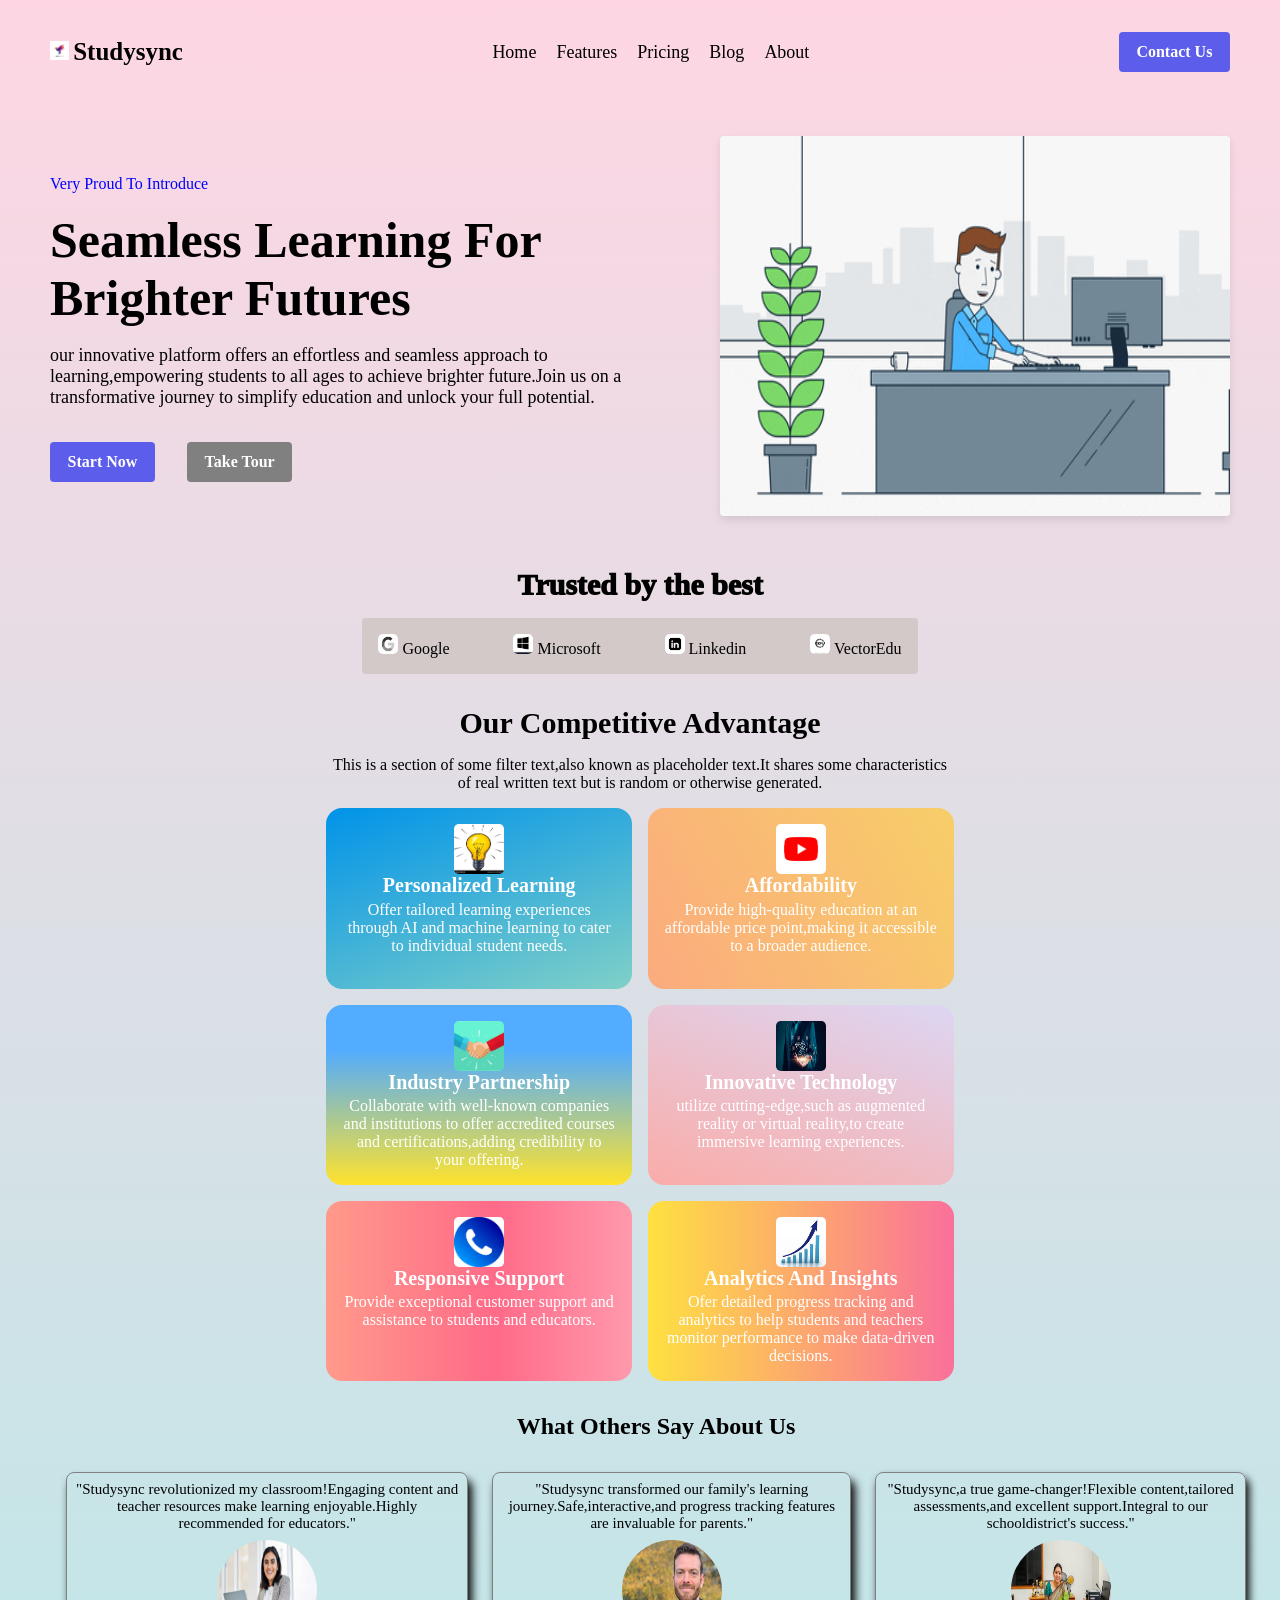
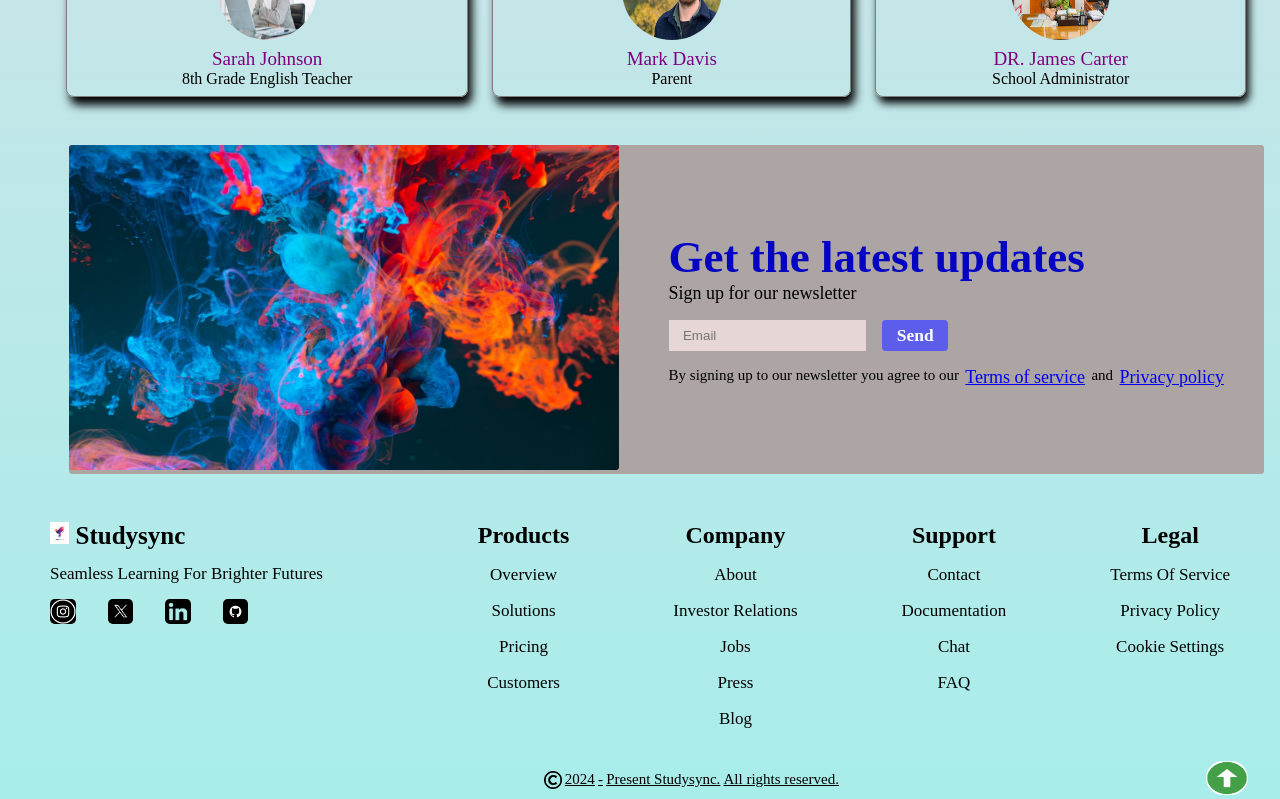
==== index.html @ b185d4ed "Add files via upload" ====
<!DOCTYPE html>
<html lang="en">
  <head>
    <meta charset="UTF-8" />
    <meta name="viewport" content="width=device-width, initial-scale=1.0" />
    <title>studysync project</title>
    <link rel="stylesheet" href="index.css" />
  </head>
  <body>
    <div class="header-content">
      <a href="#logo">
        <img src="logo image.avif" alt="logoimage" class="logo-icon" />
        <span class="logo-text">Studysync</span>
      </a>

      <nav class="nav">
        <a href="#home" class="nav-link">Home</a>
        <a href="#features" class="nav-link">Features</a>
        <a href="#pricing" class="nav-link">Pricing</a>
        <a href="#blog" class="nav-link">Blog</a>
        <a href="#about" class="nav-link">About</a>
      </nav>

      <a href="#contact" class="contact-button">Contact Us</a>

      <button type="button" class="menu-button">
        <img src="hamburger image.webp" alt="menubutton" class="menu-icon" />
      </button>
    </div>

    <div class="main-content">
      <div class="content-left">
        <p class="para1">Very Proud To Introduce</p>
        <br />
        <h2 class="content-heading">Seamless Learning For Brighter Futures</h2>
        <br />
        <p class="para2">
          our innovative platform offers an effortless and seamless approach to
          learning,empowering students to all ages to achieve brighter
          future.Join us on a transformative journey to simplify education and
          unlock your full potential.
        </p>
        <br />

        <div class="button">
          <a href="#Start" class="button-left">Start Now</a>
          <a href="#Tour" class="button-right">Take Tour</a>
        </div>
      </div>

      <div class="content-right">
        <img class="right-image" src="company gif.gif" alt="women painting" />
      </div>
    </div>

    <div class="content">
      <h2 class="heading">Trusted by the best</h2>
      <div class="BOX">
        <div class="leftbox">
          <div class="box1">
            <img class="google-img" src="google image.png" alt="google" />
            <span>Google</span>
          </div>

          <div class="box2">
            <img
              class="microsoft-img"
              src="microsoft image.png"
              alt="microsoft"
            />
            <span>Microsoft</span>
          </div>
        </div>

        <div class="rightbox">
          <div class="box3">
            <img class="linkedin-img" src="linkedin.png" alt="linkedin" />
            <span>Linkedin</span>
          </div>

          <div class="box4">
            <img
              class="vectoredu-img"
              src="vectoredu img.png"
              alt="vectoredu"
            />
            <span>VectorEdu</span>
          </div>
        </div>
      </div>
    </div>

    <div class="container">
      <div class="heading-content">
        <h2>Our Competitive Advantage</h2>
      </div>

      <div class="para-content">
        <p>
          This is a section of some filter text,also known as placeholder
          text.It shares some characteristics of real written text but is random
          or otherwise generated.
        </p>
      </div>

      <div class="feature-content">
        <div class="block1">
          <img class="icon1" src="bulb.png" alt="learning" /> 
          <h4 class="heading1">Personalized Learning</h4>
          <p class="paragraph1">
            Offer tailored learning experiences through AI and machine learning
            to cater to individual student needs.
          </p>
        </div>

        <div class="block2">
          <img class="icon2" src="you tube.png" alt="youtube" />
          <h4 class="heading2">Affordability</h4>
          <p class="paragraph2">
            Provide high-quality education at an affordable price point,making
            it accessible to a broader audience.
          </p>
        </div>

        <div class="block3">
          <img class="icon3" src="partnership.jpg" alt="patnership" />
          <h4 class="heading3">Industry Partnership</h4>
          <p class="paragraph3">
            Collaborate with well-known companies and institutions to offer
            accredited courses and certifications,adding credibility to your
            offering.
          </p>
        </div>

        <div class="block4">
          <img class="icon4" src="technology.jpg" alt="technology" />
          <h4 class="heading4">Innovative Technology</h4>
          <p class="paragraph4">
            utilize cutting-edge,such as augmented reality or virtual reality,to
            create immersive learning experiences.
          </p>
        </div>

        <div class="block5">
          <img class="icon5" src="telephone.jpg" alt="telephone" />
          <h4 class="heading5">Responsive Support</h4>
          <p class="paragraph5">
            Provide exceptional customer support and assistance to students and
            educators.
          </p>
        </div>

        <div class="block6">
          <img class="icon6" src="graph.jpg" alt="graph" />
          <h4 class="heading6">Analytics And Insights</h4>
          <p class="paragraph6">
            Ofer detailed progress tracking and analytics to help students and
            teachers monitor performance to make data-driven decisions.
          </p>
        </div>
      </div>
    </div>

    <div class="testimonial">
      <div class="testimonial-content">
        <h2>What Others Say About Us</h2>
      </div>

      <div class="testimonial-grid">
        <div class="dabba1">
          <p class="sara-paragraph">
            "Studysync revolutionized my classroom!Engaging content and teacher
            resources make learning enjoyable.Highly recommended for educators."
          </p>
          <img class="sara-img" src="sara imag.jpg" alt="sarah" />
          <span class="sara-name">Sarah Johnson</span>
          <span class="sara-about">8th Grade English Teacher</span>
        </div>

        <div class="dabba2">
          <p class="mark-paragraph">
            "Studysync transformed our family's learning
            journey.Safe,interactive,and progress tracking features are
            invaluable for parents."
          </p>
          <img class="mark-img" src="mark img.jpg" alt="mark" />
          <span class="mark-name">Mark Davis</span>
          <span class="mark-about">Parent</span>
        </div>

        <div class="dabba3">
          <p class="james-paragraph">
            "Studysync,a true game-changer!Flexible content,tailored
            assessments,and excellent support.Integral to our schooldistrict's
            success."
          </p>
          <img class="james-img" src="administrator.jpg" alt="james" />
          <span class="james-name">DR. James Carter</span>
          <span class="james-about">School Administrator</span>
        </div>
      </div>
    </div>

    <div class="newspaper">
      <div class="information">
        <div class="picture">
          <img class="newspaper-image" src="newspaperimg.jpg" alt="newspaper" />
        </div>

        <div class="details">
          <div class="updates">
            <h2 class="newspaper-heading">Get the latest updates</h2>
            <p class="newspaper-paragraph">Sign up for our newsletter</p>
          </div>

          <form class="mail">
            <input class="newspaper-email" placeholder="Email" />
            <a class="newspaper-send-button" href="sending done">Send</a>
          </form>

          <div class="last-information">
            <p class="newspaper-para">
              By signing up to our newsletter you agree to our
            </p>
            <a class="newspaper-anchor" href="#service">Terms of service</a>
            <p class="newspaper-para">and</p>
            <a class="newspaper-anchor" href="#Privacy policy"
              >Privacy policy</a
            >
          </div>
        </div>
      </div>
    </div>

    <div class="bottom">
      <div class="bottom-upper">
        <div class="bottom-left-content">
          <div class="bottom-heading">
            <img class="studysync-img" src="logo image.avif" alt="logo image" />
            <h2 class="studysync-heading">Studysync</h2>
          </div>
 
          <div class="bottom-middle">
            <span class="para">Seamless Learning For Brighter Futures</span>
          </div>

          <div class="bottom-images">
            <img class="instagram-img" src="instagram.jpg" alt="instagram" />
            <img class="instagram-img" src="twitter.jpg" alt="twitter" />
            <img
              class="instagram-img"
              src="linkedin2image.png"
              alt="linkedin"
            />
            <img class="instagram-img" src="github.jpg" alt="github" />
          </div>
        </div>

        <div class="bottom-right-content">
          <div class="bottom-product">
            <h2 class="bottom-heading1">Products</h2>
            <p class="para">Overview</p>
            <p class="para">Solutions</p>
            <p class="para">Pricing</p>
            <p class="para">Customers</p>
          </div>

          <div class="bottom-company">
            <h2 class="bottom-heading2">Company</h2>
            <p class="para">About</p>
            <p class="para">Investor Relations</p>
            <p class="para">Jobs</p>
            <p class="para">Press</p>
            <p class="para">Blog</p>
          </div>

          <div class="bottom-support">
            <h2 class="bottom-heading3">Support</h2>
            <p class="para">Contact</p>
            <p class="para">Documentation</p>
            <p class="para">Chat</p>
            <p class="para">FAQ</p>
          </div>

          <div class="bottom-legal">
            <h2 class="bottom-heading4">Legal</h2>
            <p class="para">Terms Of Service</p>
            <p class="para">Privacy Policy</p>
            <p class="para">Cookie Settings</p>
          </div>
        </div>
      </div>

      <div class="bottom-lower">
        <div class="bottom-left">
          <img class="copyright-image" src="copyright.png" alt="copyright" />
          <p class="last-paragraph">2024</p>
          <p class="last-paragraph">-</p>
          <p class="last-paragraph">Present Studysync.</p>
          <p class="last-paragraph">All rights reserved.</p>
        </div>

        <div class="bottom-right">
          <img class="arrow-img" src="upward arrow.png" alt="upward image" />
        </div>
      </div>
    </div>
  </body>
</html>
---- index.css ----
* {
  margin: 0;
  padding: 0;
  text-decoration: none;
}
body {
  /* height: 400vh; */
  text-align: center;
  background-image: linear-gradient(to top, #a8edea 0%, #fed6e3 100%);
}
.header-content {
  max-width: 1180px;
  margin: 0 auto;
  display: flex;
  justify-content: space-between;
  align-items: center;
  padding: 2rem;
}
.logo-icon {
  height: 1.2rem;
  width: 1.2rem;
}
.logo-text {
  font-size: 25px;
  font-weight: bolder;
  color: black;
}
.nav { 
  gap: 20px;
  display: none;
}
@media screen and (min-width: 683px) {
  .nav {
    display: flex;
  }
}
.nav-link {
  color: black;
  font-size: 1.125rem;
  font-weight: 400;
  transform: all 0.1s;
}
.nav-link:hover {
  color: blue; 
}
.contact-button {
  display: none;
  border: none;
  border-radius: 4px;
  color: white;
  transform: all 0.1s;
  background-color: rgb(93, 93, 235);
  padding: 0.7rem 1.1rem;
  font-size: 1rem;
  font-weight: 600;
}
@media screen and (min-width: 683px) {
  .contact-button {
    display: block;
  }
}
.contact-button:hover {
  background-color: rgb(0, 4, 255);
}
.menu-button {
  display: none;
  border: none;
  border-radius: 4px;
  background-color: white;
}
@media screen and (max-width: 683px) {
  .menu-button {
    display: block;
  }
}
.menu-icon {
  height: 1.9rem;
  width: 1.9rem;
}

.main-content {
  max-width: 1180px;
  margin: 0 auto;
  display: flex;
  flex-direction: column;
  align-items: center;
  padding: 2rem;
}
@media screen and (min-width: 800px) {
  .main-content {
    flex-direction: row;
  }
}
.content-left {
  max-width: 55%;
  margin: 0 auto;
  text-align: left;
  margin-left: 0;
  animation: slidefromleft 1s ease forwards;
  opacity: 0;
}

@keyframes slidefromleft {
  0% {
    opacity: 0;
    transform: translateX(-100%);
  }
  100% {
    opacity: 1;
    transform: translateX(0);
  }
}

.para1 {
  color: blue;
}
.content-heading {
  font-size: 50px;
  font-weight: 1500;
}
.para2 {
  font-size: 18px;
}
.button {
  display: flex;
  margin-top: 1rem;
  gap: 2rem;
}
.button-left {
  border-radius: 4px;
  color: white;
  transform: all 0.1s;
  background-color: rgb(93, 93, 235);
  padding: 0.7rem 1.1rem;
  font-size: 1rem;
  font-weight: 600;
}
.button-left:hover {
  background-color: rgb(0, 4, 255);
}
.button-right {
  border-radius: 4px;
  color: white;
  transform: all 0.1s;
  background-color: grey;
  padding: 0.7rem 1.1rem;
  margin-left: 0;
  font-size: 1rem;
  font-weight: 600;
}
.button-right:hover {
  background-color: black;
}

.content-right {
  max-width: 45%;
}

.right-image {
  width: 510px;
  height: 380px;
  border-radius: 4px;
  overflow: hidden;
  box-shadow: 0px 4px 8px rgba(0, 0, 0, 0.1);
}

.content {
  margin: 0 auto;
  display: flex;
  flex-direction: column;
  align-items: center;
  padding: 1rem;
  animation: slidefromleft 1s ease forwards;
  opacity: 0;
}
@keyframes slidefromleft {
  0% {
    opacity: 0;
    transform: translateX(-100%);
  }
  100% {
    opacity: 1;
    transform: translateX(0);
  }
}
.heading {
  font-size: 30px;
  font-weight: 1000;
}
.BOX {
  display: flex;
  flex-direction: column;
  padding: 1rem;
  margin-top: 1rem;
  gap: 4rem;
  border-radius: 4px;
  background-color: rgb(211, 201, 201);
}
.leftbox {
  display: flex;
  justify-content: space-between;
  gap: 4rem;
}
.google-img {
  height: 20px;
  width: 20px;
  border-radius: 0.3rem;
}
.microsoft-img {
  height: 20px;
  width: 20px;
  border-radius: 0.3rem;
}
.rightbox {
  display: flex;
  justify-content: space-between;
  gap: 4rem;
}
.linkedin-img {
  height: 20px;
  width: 20px;
  border-radius: 0.3rem;
}
.vectoredu-img {
  height: 20px;
  width: 20px;
  border-radius: 0.3rem;
}
@media screen and (min-width: 480px) {
  .BOX {
    flex-direction: row;
  }
}

.container {
  max-width: 49%;
  margin: 0 auto;
  display: flex;
  flex-direction: column;
  align-items: center;
  gap: 1rem;
  padding: 1rem;
}
.heading-content {
  font-size: 20px;
  font-weight: 500;
}
.para-content {
  font-size: 16px;
}
.feature-content {
  display: grid;
  grid-template-rows: repeat(3, 1fr);
  grid-template-columns: repeat(2, 1fr);
  gap: 1rem;
}
.block1 {
  display: flex;
  flex-direction: column;
  align-items: center;
  background-color: #0093e9;
  background-image: linear-gradient(160deg, #0093e9 0%, #80d0c7 100%);
  border-radius: 1rem;
  padding: 1rem;
}
.icon1 {
  height: 50px;
  width: 50px;
  border-radius: 0.3rem;
}
.heading1 {
  font-size: 20px;
  color: white;
}
.paragraph1 {
  margin-top: 0.2rem;
  color: white;
}

.block2 {
  display: flex;
  flex-direction: column;
  align-items: center;
  background-color: #fbab7e;
  background-image: linear-gradient(62deg, #fbab7e 0%, #f7ce68 100%);
  border-radius: 1rem;
  padding: 1rem;
}
.icon2 {
  height: 50px;
  width: 50px;
  border-radius: 0.3rem;
}
.heading2 {
  font-size: 20px;
  color: white;
}
.paragraph2 {
  margin-top: 0.2rem;
  color: white;
}

.block3 {
  display: flex;
  flex-direction: column;
  align-items: center;
  background-color: #52acff;
  background-image: linear-gradient(180deg, #52acff 25%, #ffe32c 100%);
  border-radius: 1rem;
  padding: 1rem;
}
.icon3 {
  height: 50px;
  width: 50px;
  border-radius: 0.3rem;
}
.heading3 {
  font-size: 20px;
  color: white;
}
.paragraph3 {
  margin-top: 0.2rem;
  color: white;
}
.block4 {
  display: flex;
  flex-direction: column;
  align-items: center;
  background-color: #faaca8;
  background-image: linear-gradient(19deg, #faaca8 0%, #ddd6f3 100%);
  border-radius: 1rem;

  padding: 1rem;
}
.icon4 {
  height: 50px;
  width: 50px;
  border-radius: 0.3rem;
}
.heading4 {
  font-size: 20px;
  color: white;
}
.paragraph4 {
  margin-top: 0.2rem;
  color: white;
}

.block5 {
  display: flex;
  flex-direction: column;
  align-items: center;
  background-color: #ff9a8b;
  background-image: linear-gradient(
    90deg,
    #ff9a8b 0%,
    #ff6a88 55%,
    #ff99ac 100%
  );
  border-radius: 1rem;
  padding: 1rem;
}
.icon5 {
  height: 50px;
  width: 50px;
  border-radius: 0.3rem;
}
.heading5 {
  font-size: 20px;
  color: white;
}
.paragraph5 {
  margin-top: 0.2rem;
  color: white;
}

.block6 {
  display: flex;
  flex-direction: column;
  align-items: center;
  background-color: #fee140;
  background-image: linear-gradient(90deg, #fee140 0%, #fa709a 100%);
  border-radius: 1rem;
  padding: 1rem;
}
.icon6 {
  height: 50px;
  width: 50px;
  border-radius: 0.3rem;
}
.heading6 {
  font-size: 20px;
  color: white;
}
.paragraph6 {
  margin-top: 0.2rem;
  color: white;
}
@media screen and (max-width: 400px) {
  .feature-content {
    grid-template-columns: repeat(1, 1fr);
    grid-template-rows: repeat(6, 1fr);
  }
}

.testimonial {
  display: flex;
  flex-direction: column;
  align-items: center;
  margin-top: 1rem;
  margin-left: 2rem;
}
.testimonial-grid {
  max-width: 1180px;
  display: flex;
  justify-content: space-between;
  gap: 1.5rem;
  padding: 2rem;
}
.dabba1 {
  max-width: 394px;
  display: flex;
  flex-direction: column;
  align-items: center;
  border: 1.5px solid grey;
  padding: 0.5rem;
  border-radius: 0.5rem;
  overflow: hidden;
  box-shadow: 4px 8px 10px black;
  transition: transform 0.3s ease, box-shadow 0.3s ease;
}
.dabba1:hover {
  transform: scale(1.05);
}
.sara-img {
  width: 100px;
  height: 100px;
  border-radius: 6rem;
  margin-top: 0.5rem;
  margin-bottom: 0.5rem;
}
.sara-paragraph {
  font-size: 15px;
}
.sara-name {
  color: purple;
  font-size: 19px;
}
.dabba2 {
  max-width: 394px;
  display: flex;
  flex-direction: column;
  align-items: center;
  border: 1.5px solid grey;
  padding: 0.5rem;
  border-radius: 0.5rem;
  box-shadow: 4px 8px 10px black;
  transition: transform 0.3s ease, box-shadow 0.3s ease;
}
.dabba2:hover {
  transform: scale(1.05);
}
.mark-img {
  width: 100px;
  height: 100px;
  border-radius: 6rem;
  margin-top: 0.5rem;
  margin-bottom: 0.5rem;
}
.mark-paragraph {
  font-size: 15px;
}
.mark-name {
  color: purple;
  font-size: 19px;
}
.dabba3 {
  max-width: 394px;
  display: flex;
  flex-direction: column;
  align-items: center;
  border: 1.5px solid grey;
  padding: 0.5rem;
  border-radius: 0.5rem;
  box-shadow: 3px 6px 8px black;
  transition: transform 0.3s ease, box-shadow 0.3s ease;
}
.dabba3:hover {
  transform: scale(1.05);
}
.james-img {
  width: 100px;
  height: 100px;
  border-radius: 6rem;
  margin-top: 0.5rem;
  margin-bottom: 0.5rem;
}
.james-paragraph {
  font-size: 15px;
}
.james-name {
  color: purple;
  font-size: 19px;
}

@media screen and (max-width: 600px) {
  .testimonial-grid {
    flex-direction: column;
  }
}
.newspaper {
  padding: 1rem;
  max-width: 1300px;
  margin: 0 auto;
}
.information {
  display: flex;
  justify-content: space-between;
  align-items: center;
  background-color: rgb(173, 164, 164);
  border-radius: 0.2rem;
  margin-left: 3.3rem;
}
.picture {
  display: none;
}
@media screen and (min-width: 1100px) {
  .picture {
    display: block;
  }
}
.newspaper-image {
  width: 550px;
  height: 325px;
  border-radius: 0.2rem;
}
.details {
  display: flex;
  flex-direction: column;
  margin-right: 2.5rem;
}
.updates {
  display: flex;
  flex-direction: column;
  text-align: left;
}
.newspaper-heading {
  font-size: 45px;
  font-weight: bolder;
  color: rgb(4, 4, 194);
}
.newspaper-paragraph {
  font-size: 18px;
  font-weight: 400;
}
.mail {
  margin-top: 1rem;
  display: flex;
  justify-content: row;
  gap: 1rem;
}
.newspaper-email {
  padding: 0.3rem 0.9rem;
  background-color: rgb(230, 214, 214);
  border: none;
}
.newspaper-email:hover {
  box-shadow: 0 4px 8px rgba(0, 0, 0, 0.3);
}
.newspaper-send-button {
  border-radius: 4px;
  color: white;
  transform: all 0.1s;
  background-color: rgb(93, 93, 235);
  padding: 0.3rem 0.9rem;
  font-size: 1.09rem;
  font-weight: 600;
  border: none;
}
.newspaper-send-button:hover {
  background-color: rgb(0, 4, 255);
}
.last-information {
  margin-top: 1rem;
  display: flex;
  flex-direction: row;
  gap: 0.4rem;
}
.newspaper-para {
  font-size: 15px;
}
.newspaper-anchor {
  font-size: 18px;
  text-decoration: underline;
}
@media screen and (max-width: 730px) {
  .details {
    display: flex;
    flex-direction: column;
    align-items: center;
    margin-left: 5rem;
  }
  .updates {
    display: flex;
    flex-direction: column;
    text-align: left;
  }
  .newspaper-heading {
    font-size: 25px;
    font-weight: bold;
    color: rgb(4, 4, 194);
  }
  .newspaper-paragraph {
    font-size: 15px;
    font-weight: 100;
  }
  .mail {
    margin-top: 0.5rem;
    display: flex;
    justify-content: row;
    gap: 0.5rem;
  }
  .newspaper-email {
    padding: 0.1rem 0.3rem;
    background-color: rgb(230, 214, 214);
    border: none;
  }
  .newspaper-email:hover {
    box-shadow: 0 2px 5px rgba(0, 0, 0, 0.3);
  }
  .newspaper-send-button {
    border-radius: 2px;
    color: white;
    transform: all 0.1s;
    background-color: rgb(93, 93, 235);
    padding: 0.1rem 0.6rem;
    font-size: 1.03rem;
    font-weight: 200;
    border: none;
  }
  .newspaper-send-button:hover {
    background-color: rgb(0, 4, 255);
  }
  .last-information {
    margin-top: 0.5rem;
    display: flex;
    flex-direction: column;
    margin-left: 1rem;
    gap: 0.2rem;
  }
  .newspaper-para {
    font-size: 13px;
  }
  .newspaper-anchor {
    font-size: 15px;
    text-decoration: underline;
  }
}
.bottom-upper {
  max-width: 1180px;
  margin: 0 auto;
  display: flex;
  justify-content: space-between;
  padding: 2rem;
}
.bottom-left-content {
  display: flex;
  flex-direction: column;
  gap: 0.9rem;
}
.bottom-heading {
  display: flex;
  flex-direction: row;
  gap: 0.4rem;
}
.studysync-img {
  height: 1.4rem;
  width: 1.2rem;
}
.studysync-heading {
  font-size: 25px;
  font-weight: bolder;
  color: black;
}
.bottom-middle {
  text-align: left;
}
.bottom-images {
  display: flex;
  flex-direction: row;
  gap: 2rem;
}
.instagram-img {
  height: 1.6rem;
  width: 1.6rem;
  border-radius: 0.3rem;
}
.bottom-right-content {
  display: flex;
  flex-direction: row;
  gap: 2rem;
}
.bottom-product {
  display: flex;
  flex-direction: column;
  gap: 1rem;
  margin-left: 4.5rem;
}
.bottom-company {
  display: flex;
  flex-direction: column;
  gap: 1rem;
  margin-left: 4.5rem;
}
.bottom-support {
  display: flex;
  flex-direction: column;
  gap: 1rem;
  margin-left: 4.5rem;
}
.bottom-legal {
  display: flex;
  flex-direction: column;
  gap: 1rem;
  margin-left: 4.5rem;
}
.para {
  font-size: 17px;
}
.bottom-lower {
  display: flex;
  justify-content: space-between;
  align-items: center;
  margin-left: 34rem;
}
.bottom-left {
  display: flex;
  flex-direction: row;
  gap: 0.2rem;
}
.copyright-image {
  height: 1.1rem;
  width: 1.1rem;
}
.last-paragraph {
  font-size: 15px;
  text-decoration: underline;
}
.bottom-right {
  margin-right: 2rem;
}
.arrow-img {
  height: 2.1rem;
  width: 2.6rem;
  border-radius: 5.5rem;
}
@media screen and (max-width: 1080px) {
  .bottom-upper {
    flex-direction: column;
    align-items: center;
  }
  .bottom-left-content {
    margin-left: 6rem;
    margin-bottom: 2rem;
  }
}

@media screen and (max-width: 935px) {
  .bottom-right-content {
    display: grid;
    grid-template-columns: repeat(2, 1fr);
  }
}

@media screen and (max-width: 950px) {
  .bottom-lower {
    flex-direction: column;
    gap: 2rem;
    margin-left: 5rem;
  }
}
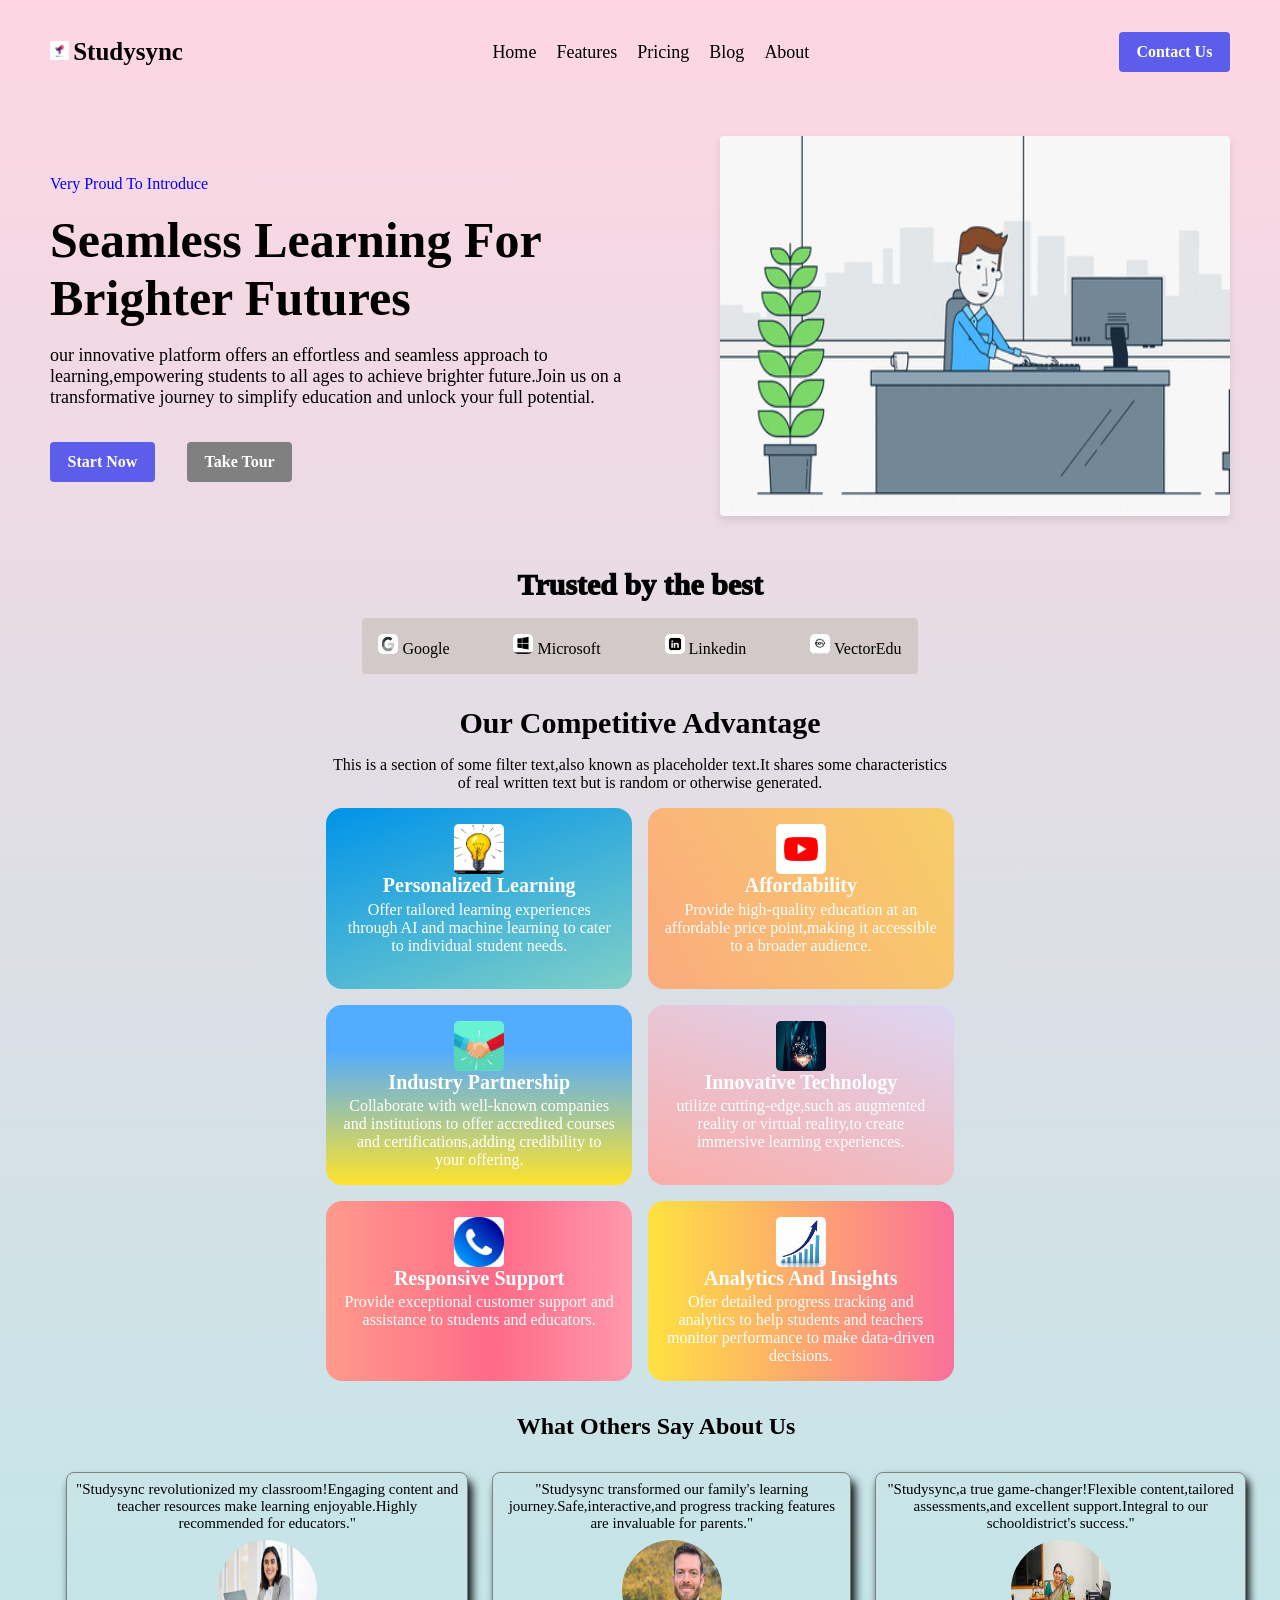
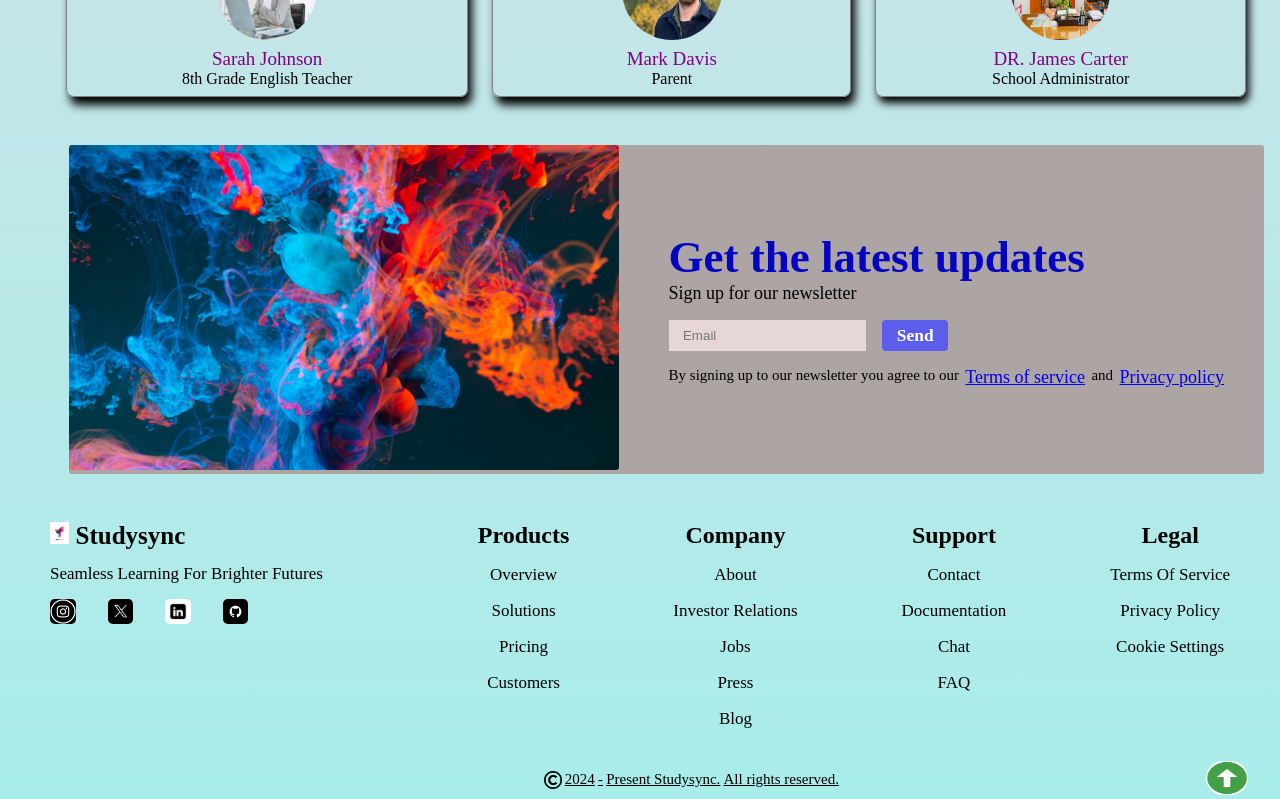
==== commit d82ec2fe: "Add files via upload" ====
--- a/index.html
+++ b/index.html
@@ -9,7 +9,7 @@
   <body>
     <div class="header-content">
       <a href="#logo">
-        <img src="logo image.avif" alt="logoimage" class="logo-icon" />
+        <img src="IMAGES/logo image.avif" alt="logoimage" class="logo-icon" />
         <span class="logo-text">Studysync</span>
       </a>
 
@@ -49,7 +49,7 @@
       </div>
 
       <div class="content-right">
-        <img class="right-image" src="company gif.gif" alt="women painting" />
+        <img class="right-image" src="IMAGES/company gif.gif" alt="women painting" />
       </div>
     </div>
 
@@ -58,14 +58,14 @@
       <div class="BOX">
         <div class="leftbox">
           <div class="box1">
-            <img class="google-img" src="google image.png" alt="google" />
+            <img class="google-img" src="IMAGES/google image.png" alt="google" />
             <span>Google</span>
           </div>
 
           <div class="box2">
             <img
               class="microsoft-img"
-              src="microsoft image.png"
+              src="IMAGES/microsoft image.png"
               alt="microsoft"
             />
             <span>Microsoft</span>
@@ -74,14 +74,14 @@
 
         <div class="rightbox">
           <div class="box3">
-            <img class="linkedin-img" src="linkedin.png" alt="linkedin" />
+            <img class="linkedin-img" src="IMAGES/linkedin.png" alt="linkedin" />
             <span>Linkedin</span>
           </div>
 
           <div class="box4">
             <img
               class="vectoredu-img"
-              src="vectoredu img.png"
+              src="IMAGES/vectoredu img.png"
               alt="vectoredu"
             />
             <span>VectorEdu</span>
@@ -105,7 +105,7 @@
 
       <div class="feature-content">
         <div class="block1">
-          <img class="icon1" src="bulb.png" alt="learning" /> 
+          <img class="icon1" src="IMAGES/bulb.png" alt="learning" /> 
           <h4 class="heading1">Personalized Learning</h4>
           <p class="paragraph1">
             Offer tailored learning experiences through AI and machine learning
@@ -114,7 +114,7 @@
         </div>
 
         <div class="block2">
-          <img class="icon2" src="you tube.png" alt="youtube" />
+          <img class="icon2" src="IMAGES/you tube.png" alt="youtube" />
           <h4 class="heading2">Affordability</h4>
           <p class="paragraph2">
             Provide high-quality education at an affordable price point,making
@@ -123,7 +123,7 @@
         </div>
 
         <div class="block3">
-          <img class="icon3" src="partnership.jpg" alt="patnership" />
+          <img class="icon3" src="IMAGES/partnership.jpg" alt="patnership" />
           <h4 class="heading3">Industry Partnership</h4>
           <p class="paragraph3">
             Collaborate with well-known companies and institutions to offer
@@ -133,7 +133,7 @@
         </div>
 
         <div class="block4">
-          <img class="icon4" src="technology.jpg" alt="technology" />
+          <img class="icon4" src="IMAGES/technology.jpg" alt="technology" />
           <h4 class="heading4">Innovative Technology</h4>
           <p class="paragraph4">
             utilize cutting-edge,such as augmented reality or virtual reality,to
@@ -142,7 +142,7 @@
         </div>
 
         <div class="block5">
-          <img class="icon5" src="telephone.jpg" alt="telephone" />
+          <img class="icon5" src="IMAGES/telephone.jpg" alt="telephone" />
           <h4 class="heading5">Responsive Support</h4>
           <p class="paragraph5">
             Provide exceptional customer support and assistance to students and
@@ -151,7 +151,7 @@
         </div>
 
         <div class="block6">
-          <img class="icon6" src="graph.jpg" alt="graph" />
+          <img class="icon6" src="IMAGES/graph.jpg" alt="graph" />
           <h4 class="heading6">Analytics And Insights</h4>
           <p class="paragraph6">
             Ofer detailed progress tracking and analytics to help students and
@@ -172,7 +172,7 @@
             "Studysync revolutionized my classroom!Engaging content and teacher
             resources make learning enjoyable.Highly recommended for educators."
           </p>
-          <img class="sara-img" src="sara imag.jpg" alt="sarah" />
+          <img class="sara-img" src="IMAGES/sara imag.jpg" alt="sarah" />
           <span class="sara-name">Sarah Johnson</span>
           <span class="sara-about">8th Grade English Teacher</span>
         </div>
@@ -183,7 +183,7 @@
             journey.Safe,interactive,and progress tracking features are
             invaluable for parents."
           </p>
-          <img class="mark-img" src="mark img.jpg" alt="mark" />
+          <img class="mark-img" src="IMAGES/mark img.jpg" alt="mark" />
           <span class="mark-name">Mark Davis</span>
           <span class="mark-about">Parent</span>
         </div>
@@ -194,7 +194,7 @@
             assessments,and excellent support.Integral to our schooldistrict's
             success."
           </p>
-          <img class="james-img" src="administrator.jpg" alt="james" />
+          <img class="james-img" src="IMAGES/administrator.jpg" alt="james" />
           <span class="james-name">DR. James Carter</span>
           <span class="james-about">School Administrator</span>
         </div>
@@ -204,7 +204,7 @@
     <div class="newspaper">
       <div class="information">
         <div class="picture">
-          <img class="newspaper-image" src="newspaperimg.jpg" alt="newspaper" />
+          <img class="newspaper-image" src="IMAGES/newspaperimg.jpg" alt="newspaper" />
         </div>
 
         <div class="details">
@@ -236,7 +236,7 @@
       <div class="bottom-upper">
         <div class="bottom-left-content">
           <div class="bottom-heading">
-            <img class="studysync-img" src="logo image.avif" alt="logo image" />
+            <img class="studysync-img" src="IMAGES/logo image.avif" alt="logo image" />
             <h2 class="studysync-heading">Studysync</h2>
           </div>
  
@@ -245,14 +245,14 @@
           </div>
 
           <div class="bottom-images">
-            <img class="instagram-img" src="instagram.jpg" alt="instagram" />
-            <img class="instagram-img" src="twitter.jpg" alt="twitter" />
+            <img class="instagram-img" src="IMAGES/instagram.jpg" alt="instagram" />
+            <img class="instagram-img" src="IMAGES/twitter.jpg" alt="twitter" />
             <img
               class="instagram-img"
-              src="linkedin2image.png"
+              src="IMAGES/linkedin.png"
               alt="linkedin"
             />
-            <img class="instagram-img" src="github.jpg" alt="github" />
+            <img class="instagram-img" src="IMAGES/github.jpg" alt="github" />
           </div>
         </div>
 
@@ -293,7 +293,7 @@
 
       <div class="bottom-lower">
         <div class="bottom-left">
-          <img class="copyright-image" src="copyright.png" alt="copyright" />
+          <img class="copyright-image" src="IMAGES/copyright.png" alt="copyright" />
           <p class="last-paragraph">2024</p>
           <p class="last-paragraph">-</p>
           <p class="last-paragraph">Present Studysync.</p>
@@ -301,7 +301,7 @@
         </div>
 
         <div class="bottom-right">
-          <img class="arrow-img" src="upward arrow.png" alt="upward image" />
+          <img class="arrow-img" src="IMAGES/upward arrow.png" alt="upward image" />
         </div>
       </div>
     </div>
